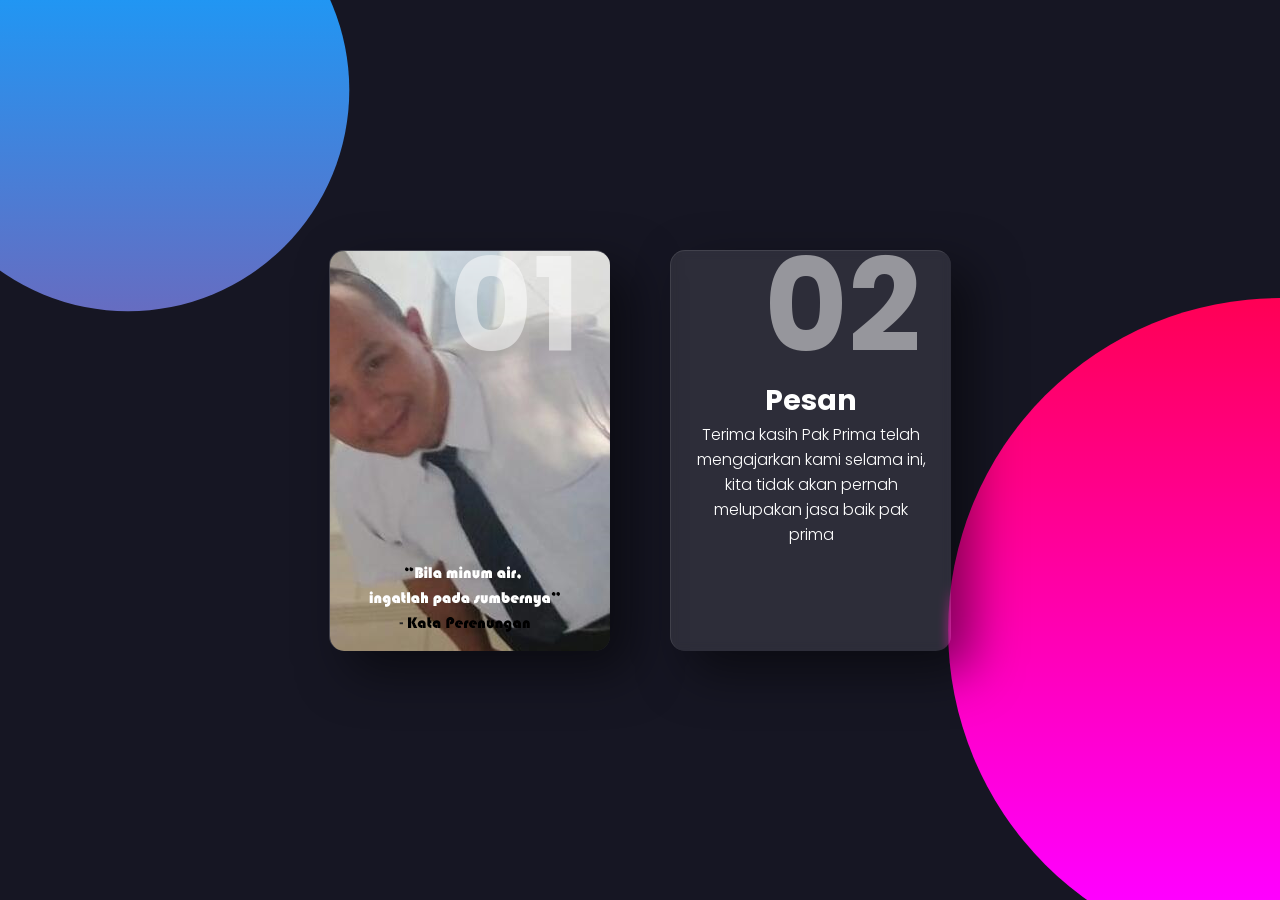
==== index.html @ b09e5462 "Tugas Ivan Sukhito" ====
<html lang="en">
<head>
    <meta charset="UTF-8">
    <meta http-equiv="X-UA-Compatible" content="IE=edge">
    <meta name="viewport" content="width=device-width, initial-scale=1.0">
    <title>Document</title>
    <link rel="stylesheet" href="asset/style.css">
    <link
    href="https://fonts.googleapis.com/css2?family=Poppins:wght@400;700&display=swap"
    rel="stylesheet"
  />
  <link rel="preconnect" href="https://fonts.gstatic.com" />
</head>
<body>
    <div class="container">
        <div class="card">
            <div class="content">
                <h2>01</h2>
                
               <img src="asset/2.png">
               <h3>Kata Perenungan</h3>
               <p>Bila meminum air, ingat lah pada sumbernya
               
            </div>
           
        </div>
       
     
        <div class="card">
            <div class="content">
                <h2>02</h2>
                <br>
               
                <h3>Pesan</h3>
                <p>Terima kasih Pak Prima telah mengajarkan kami selama ini, kita tidak akan pernah melupakan jasa baik pak prima</p>
            </div>
        </div>
    </div>
</body>
</html>

<script
type="text/javascript"
src="asset/script/vanilla-tilt.js"
></script>
<script>
VanillaTilt.init(document.querySelectorAll(".card"), {
  max: 25,
  speed: 400,
  glare: true,
  "max-glare": 1,
});
</script>
---- asset/style.css ----
* {
    margin: 0;
    padding: 0;
    color: #fff;
    font-family: "Poppins", sans-serif;
  }
  
  body{
      display: flex;
      justify-content: center;
      align-items: center;
      min-height: 100vh;
      background: #161623;
  
  }
  body::before{
      content: '';
      position: absolute;
      top: 0;
      left: 0;
      width: 100%;
      height: 100%;
      background: linear-gradient(#f00,#f0f);
      clip-path: circle(30% at right 70%);
  }
  body::after{
      content: '';
      position: absolute;
      top: 0;
      left: 0;
      width: 100%;
      height: 100%;
      background: linear-gradient(#2196f3,#e91e63);
      clip-path: circle(20% at 10% 10%);
  }
  .container{
      position: relative;
      display: flex;
      justify-content: center;
      align-items: center;
      max-width: 1200px;
      flex-wrap: wrap;
      z-index: 1;
  }
  .container .card{
      position: relative;
      width: 280px;
      height: 400px;
      margin: 30px;
      box-shadow: 20px 20px 50px rgba(0, 0, 0, 0.5);
      border-radius: 15px;
      background: rgba(255, 255, 255, 0.1);
      overflow: hidden;
      display: flex;
      justify-content: center;
      align-items: center;
      border-top: 1px solid rgba(255, 255, 255, 0.1);    
      border-left: 1px solid rgba(255, 255, 255, 0.1);  
      backdrop-filter: blur(5px);
  }
  .container .card .content{
      padding: 20px;
      text-align: center;
      transition: 0.5s;
  }
  .container .card .content h2{
      position: absolute;
      top: -40px;
      right: 30px;
      font-size: 8em;
      color: rgba(255, 255, 255, 0.5);
      pointer-events: none;
  }
  .container .card .content h3{
      font-size: 1.8em;
      color: #fff;
      z-index: 1;
  }
  .container .card .content p{
      font-size: 1em;
      color : #fff;
      font-weight: 300;
  }
  .container .card .content a{
      position: relative;
      display: inline-block;
      padding: 8px 20px;
      margin-top: 15px;
      background: #fff;
      color: #000;
      border-radius: 20px;
      text-decoration: none;
      font-weight: 500;
  }
  
  
  section {
    position: relative;
    display: flex;
    justify-content: center;
    align-items: center;
    max-width: 1200px;
    flex-wrap: wrap;
    z-index: 1;
  }
  
  section .card {
    position: relative;
    width: 280px;
    height: 400px;
    margin: 30px;
    box-shadow: 20px 20px 50px #12121280;
    border-radius: 15px;
    background: #ffffff1b;
    overflow: hidden;
    display: flex;
    justify-content: center;
    align-items: center;
    border-top: 1px solid #ffffff80;
    border-left: 1px solid #ffffff80;
    backdrop-filter: blur(5px);
  }
  
  section .card .item {
    padding: 20px;
    text-align: center;
    transform: translateY(100px);
    opacity: 0;
    transition: 0.5s;
  }
  
  section .card:hover .item {
    transform: translateY(0px);
    opacity: 1;
  }
  
  section .card .item h1 {
    position: absolute;
    top: -80px;
    right: 20px;
    font-size: 8em;
    pointer-events: none;
    color: #ffffff0d;
  }
  
  section .card .item h2 {
    font-size: 1.8em;
    color: #fff;
    z-index: 1;
  }
  
  section .card .item p {
    font-size: 1em;
    color: #fff;
    font-weight: 300;
  }
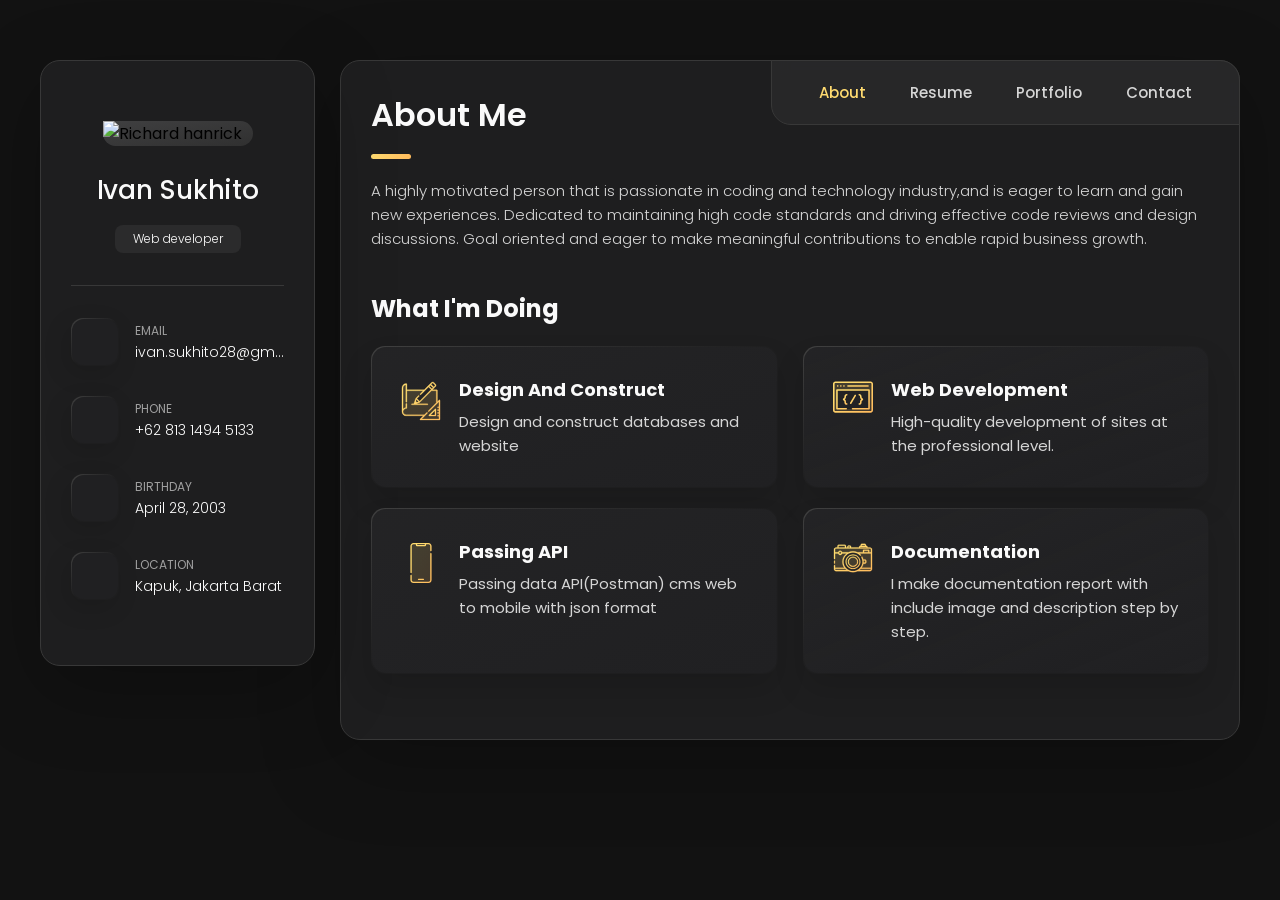
==== commit 794ceaac: "Upload 1" ====
--- a/index.html
+++ b/index.html
@@ -1,53 +1,718 @@
+<!DOCTYPE html>
 <html lang="en">
+
 <head>
-    <meta charset="UTF-8">
-    <meta http-equiv="X-UA-Compatible" content="IE=edge">
-    <meta name="viewport" content="width=device-width, initial-scale=1.0">
-    <title>Document</title>
-    <link rel="stylesheet" href="asset/style.css">
-    <link
-    href="https://fonts.googleapis.com/css2?family=Poppins:wght@400;700&display=swap"
-    rel="stylesheet"
-  />
-  <link rel="preconnect" href="https://fonts.gstatic.com" />
+  <meta charset="UTF-8">
+  <meta http-equiv="X-UA-Compatible" content="IE=edge">
+  <meta name="viewport" content="width=device-width, initial-scale=1.0">
+  <title>vCard - Personal Portfolio</title>
+
+  <!--
+    - favicon
+  -->
+  <link rel="shortcut icon" href="./assets/images/logo.ico" type="image/x-icon">
+
+  <!--
+    - custom css link
+  -->
+  <link rel="stylesheet" href="./assets/css/style.css">
+
+  <!--
+    - google font link
+  -->
+  <link rel="preconnect" href="https://fonts.googleapis.com">
+  <link rel="preconnect" href="https://fonts.gstatic.com" crossorigin>
+  <link href="https://fonts.googleapis.com/css2?family=Poppins:wght@300;400;500;600&display=swap" rel="stylesheet">
 </head>
+
 <body>
-    <div class="container">
-        <div class="card">
-            <div class="content">
-                <h2>01</h2>
+
+  <!--
+    - #MAIN
+  -->
+
+  <main>
+
+    <!--
+      - #SIDEBAR
+    -->
+
+    <aside class="sidebar" data-sidebar>
+
+      <div class="sidebar-info">
+
+        <figure class="avatar-box">
+          <img src="https://media.licdn.com/dms/image/D5635AQG6NlnjQUhOIQ/profile-framedphoto-shrink_200_200/0/1702479130943?e=1707134400&v=beta&t=F_CHiuT7dO4XQceNJhXD7pF0OeQkSlJ889tGY1WMlEY" alt="Richard hanrick" width="80">
+        </figure>
+
+        <div class="info-content">
+          <h1 class="name" title="Richard hanrick">Ivan Sukhito</h1>
+
+          <p class="title">Web developer</p>
+        </div>
+
+        <button class="info_more-btn" data-sidebar-btn>
+          <span>Show Contacts</span>
+
+          <ion-icon name="chevron-down"></ion-icon>
+        </button>
+
+      </div>
+
+      <div class="sidebar-info_more">
+
+        <div class="separator"></div>
+
+        <ul class="contacts-list">
+
+          <li class="contact-item">
+
+            <div class="icon-box">
+              <ion-icon name="mail-outline"></ion-icon>
+            </div>
+
+            <div class="contact-info">
+              <p class="contact-title">Email</p>
+
+              <a href="ivan.sukhito28@gmail.com" class="contact-link">ivan.sukhito28@gmail.com</a>
+            </div>
+
+          </li>
+
+          <li class="contact-item">
+
+            <div class="icon-box">
+              <ion-icon name="phone-portrait-outline"></ion-icon>
+            </div>
+
+            <div class="contact-info">
+              <p class="contact-title">Phone</p>
+
+              <a href="tel:+12133522795" class="contact-link">+62 813 1494 5133</a>
+            </div>
+
+          </li>
+
+          <li class="contact-item">
+
+            <div class="icon-box">
+              <ion-icon name="calendar-outline"></ion-icon>
+            </div>
+
+            <div class="contact-info">
+              <p class="contact-title">Birthday</p>
+
+              <time datetime="1982-06-23">April 28, 2003</time>
+            </div>
+
+          </li>
+
+          <li class="contact-item">
+
+            <div class="icon-box">
+              <ion-icon name="location-outline"></ion-icon>
+            </div>
+
+            <div class="contact-info">
+              <p class="contact-title">Location</p>
+
+              <address>Kapuk, Jakarta Barat</address>
+            </div>
+
+          </li>
+
+        </ul>
+
+        <div class="separator"></div>
+
+        <ul class="social-list">
+
+          <li class="social-item">
+            <a href="#" class="social-link">
+              <ion-icon name="logo-facebook"></ion-icon>
+            </a>
+          </li>
+
+          <li class="social-item">
+            <a href="#" class="social-link">
+              <ion-icon name="logo-twitter"></ion-icon>
+            </a>
+          </li>
+
+          <li class="social-item">
+            <a href="#" class="social-link">
+              <ion-icon name="logo-instagram"></ion-icon>
+            </a>
+          </li>
+
+        </ul>
+
+      </div>
+
+    </aside>
+
+
+
+
+
+    <!--
+      - #main-content
+    -->
+
+    <div class="main-content">
+
+      <!--
+        - #NAVBAR
+      -->
+
+      <nav class="navbar">
+
+        <ul class="navbar-list">
+
+          <li class="navbar-item">
+            <button class="navbar-link  active" data-nav-link>About</button>
+          </li>
+
+          <li class="navbar-item">
+            <button class="navbar-link" data-nav-link>Resume</button>
+          </li>
+
+          <li class="navbar-item">
+            <button class="navbar-link" data-nav-link>Portfolio</button>
+          </li>
+
+          <li class="navbar-item">
+            <button class="navbar-link" data-nav-link>Contact</button>
+          </li>
+
+        </ul>
+
+      </nav>
+
+
+
+
+
+      <!--
+        - #ABOUT
+      -->
+
+      <article class="about  active" data-page="about">
+
+        <header>
+          <h2 class="h2 article-title">About me</h2>
+        </header>
+
+        <section class="about-text">
+          <p>
+            A highly motivated person that is passionate in coding and technology industry,and is eager to learn and gain new experiences. Dedicated to maintaining high code standards and driving effective code reviews and design discussions. Goal oriented and eager to make meaningful contributions to enable rapid business growth.
+          </p>
+        </section>
+
+
+        <!--
+          - service
+        -->
+
+        <section class="service">
+
+          <h3 class="h3 service-title">What i'm doing</h3>
+
+          <ul class="service-list">
+
+            <li class="service-item">
+
+              <div class="service-icon-box">
+                <img src="./assets/images/icon-design.svg
+                " alt="design icon" width="40">
+              </div>
+
+              <div class="service-content-box">
+                <h4 class="h4 service-item-title">Design and construct</h4>
+
+                <p class="service-item-text">
+                  Design and construct databases and website
+                </p>
+              </div>
+
+            </li>
+
+            <li class="service-item">
+
+              <div class="service-icon-box">
+                <img src="./assets/images/icon-dev.svg" alt="Web development icon" width="40">
+              </div>
+
+              <div class="service-content-box">
+                <h4 class="h4 service-item-title">Web development</h4>
+
+                <p class="service-item-text">
+                  High-quality development of sites at the professional level.
+                </p>
+              </div>
+
+            </li>
+
+            <li class="service-item">
+
+              <div class="service-icon-box">
+                <img src="./assets/images/icon-app.svg" alt="mobile app icon" width="40">
+              </div>
+
+              <div class="service-content-box">
+                <h4 class="h4 service-item-title">Passing API</h4>
+
+                <p class="service-item-text">
+                  Passing data API(Postman) cms web to mobile with json format
+                </p>
+              </div>
+
+            </li>
+
+            <li class="service-item">
+
+              <div class="service-icon-box">
+                <img src="./assets/images/icon-photo.svg" alt="camera icon" width="40">
+              </div>
+
+              <div class="service-content-box">
+                <h4 class="h4 service-item-title">Documentation</h4>
+
+                <p class="service-item-text">
+                  I make documentation report with include image and description step by step.
+                </p>
+              </div>
+
+            </li>
+
+          </ul>
+
+        </section>
+
+
+        <div class="modal-container" data-modal-container>
+
+          <div class="overlay" data-overlay></div>
+
+          <section class="testimonials-modal">
+
+            <button class="modal-close-btn" data-modal-close-btn>
+              <ion-icon name="close-outline"></ion-icon>
+            </button>
+
+            <div class="modal-img-wrapper">
+              <figure class="modal-avatar-box">
+                <img src="./assets/images/avatar-1.png" alt="Daniel lewis" width="80" data-modal-img>
+              </figure>
+
+              <img src="./assets/images/icon-quote.svg" alt="quote icon">
+            </div>
+
+            <div class="modal-content">
+
+              <h4 class="h3 modal-title" data-modal-title>Daniel lewis</h4>
+
+              <time datetime="2021-06-14">14 June, 2021</time>
+
+              <div data-modal-text>
+                <p>
+                  Richard was hired to create a corporate identity. We were very pleased with the work done. She has a
+                  lot of experience
+                  and is very concerned about the needs of client. Lorem ipsum dolor sit amet, ullamcous cididt
+                  consectetur adipiscing
+                  elit, seds do et eiusmod tempor incididunt ut laborels dolore magnarels alia.
+                </p>
+              </div>
+
+            </div>
+
+          </section>
+
+        </div>
+
+
+  
+
+   
+
+      </article>
+
+
+
+
+
+      <!--
+        - #RESUME
+      -->
+
+      <article class="resume" data-page="resume">
+
+        <header>
+          <h2 class="h2 article-title">Resume</h2>
+        </header>
+
+        <section class="timeline">
+
+          <div class="title-wrapper">
+            <div class="icon-box">
+              <ion-icon name="book-outline"></ion-icon>
+            </div>
+
+            <h3 class="h3">Education</h3>
+          </div>
+
+          <ol class="timeline-list">
+
+            <li class="timeline-item">
+
+              <h4 class="h4 timeline-item-title">Bunda Mulia University</h4>
+
+              <span>2021 — Present</span>
+
+              <p class="timeline-text">
+              Current GPA : 3.84/4.00
+              </p>
+
+            </li>
+
+            <li class="timeline-item">
+
+              <h4 class="h4 timeline-item-title">Software Engineering(RPL) - SMK Cinta Kasih Tzu Chi</h4>
+
+              <span>2006 — 2007</span>
+
+              <p class="timeline-text">
+                Grade : 85/100
+              </p>
+
+            </li>
+          </ol>
+
+        </section>
+
+        <section class="timeline">
+
+          <div class="title-wrapper">
+            <div class="icon-box">
+              <ion-icon name="book-outline"></ion-icon>
+            </div>
+
+            <h3 class="h3">Experience</h3>
+          </div>
+
+          <ol class="timeline-list">
+
+            <li class="timeline-item">
+
+              <h4 class="h4 timeline-item-title">Part Time - Back End Engineer</h4>
+
+              <span>Sept 2021 -  Dec 2021</span>
+
+              <p class="timeline-text">
+                <span style="color:white;">Developing cms synapsa medkit web</span>
+                <span style="color:white;">Designing and construct database</span>
+                <span style="color:white;">Do a basic crud feature and advanced feature</span>                
+                <span style="color:white;">Passing data API(Postman) cms web to mobile with json format</span>
+                <span style="color:white;">Debug, test, and solved</span>
+              </p>
+
+            </li>
+
+            <li class="timeline-item">
+
+              <h4 class="h4 timeline-item-title">Full Time - Back End Engineer</h4>
+
+              <span>July 2021 — Sept 2021</span>
+
+              <p class="timeline-text">
+                <span style="color:white">Develop system government PAK V3 e-perancang.peraturan.go.id</span>
+                <span style="color:white">Discuss with Team and Client</span>
+                <span style="color:white">Design and construct database</span>
+                <span style="color:white">Develop basic crud</span>
+                <span style="color:white">Develop multi feature according to client’s request and developed main core program</span>
+                <span style="color:white">Debug, test, and solved</span>
+              </p>
+
+            </li>
+
+            <li class="timeline-item">
+
+              <h4 class="h4 timeline-item-title">Intern Wordpress Developer</h4>
+
+              <span>Jan 2020 - Feb 2020</span>
+
+              <p class="timeline-text">
+                <span style="color:white">Developing website bikenbike.co.id</span>
+                <span style="color:white">Build woocommerce for selling client’s product</span>
+                <span style="color:white">Integration midtrans(payment gateway) to website</span>
+                <span style="color:white">Integration epeken(local shipping) to website</span>
                 
-               <img src="asset/2.png">
-               <h3>Kata Perenungan</h3>
-               <p>Bila meminum air, ingat lah pada sumbernya
-               
-            </div>
+              </p>
+
+            </li>
+
+          </ol>
+
+        </section>
+
+        <section class="skill">
+
+          <h3 class="h3 skills-title">My skills</h3>
+
+          <ul class="skills-list content-card">
+
+            <li class="skills-item">
+
+              <div class="title-wrapper">
+                <h5 class="h5">Laravel</h5>
+                <data value="80">80%</data>
+              </div>
+
+              <div class="skill-progress-bg">
+                <div class="skill-progress-fill" style="width: 80%;"></div>
+              </div>
+
+            </li>
+
+            <li class="skills-item">
+
+              <div class="title-wrapper">
+                <h5 class="h5">PHP Native</h5>
+                <data value="70">70%</data>
+              </div>
+
+              <div class="skill-progress-bg">
+                <div class="skill-progress-fill" style="width: 70%;"></div>
+              </div>
+
+            </li>
+
+            <li class="skills-item">
+
+              <div class="title-wrapper">
+                <h5 class="h5">MySQL</h5>
+                <data value="90">90%</data>
+              </div>
+
+              <div class="skill-progress-bg">
+                <div class="skill-progress-fill" style="width: 90%;"></div>
+              </div>
+
+            </li>
+
+            <li class="skills-item">
+
+              <div class="title-wrapper">
+                <h5 class="h5">JQuery</h5>
+                <data value="50">50%</data>
+              </div>
+
+              <div class="skill-progress-bg">
+                <div class="skill-progress-fill" style="width: 50%;"></div>
+              </div>
+
+            </li>
+
+          </ul>
+
+        </section>
+
+      </article>
+
+
+
+
+
+      <!--
+        - #PORTFOLIO
+      -->
+
+      <article class="portfolio" data-page="portfolio">
+
+        <header>
+          <h2 class="h2 article-title">Portfolio</h2>
+        </header>
+
+        <section class="projects">
+
+          <ul class="filter-list">
+
+            <li class="filter-item">
+              <button class="active" data-filter-btn>All</button>
+            </li>
+
+            <li class="filter-item">
+              <button data-filter-btn>Web design</button>
+            </li>
+
+            <li class="filter-item">
+              <button data-filter-btn>Applications</button>
+            </li>
+
+            <li class="filter-item">
+              <button data-filter-btn>Web development</button>
+            </li>
+
+          </ul>
+
+          <div class="filter-select-box">
+
+            <button class="filter-select" data-select>
+
+              <div class="select-value" data-selecct-value>Select category</div>
+
+              <div class="select-icon">
+                <ion-icon name="chevron-down"></ion-icon>
+              </div>
+
+            </button>
+
+            <ul class="select-list">
+
+              <li class="select-item">
+                <button data-select-item>All</button>
+              </li>
+
+              <li class="select-item">
+                <button data-select-item>Web design</button>
+              </li>
+
+              <li class="select-item">
+                <button data-select-item>Applications</button>
+              </li>
+
+              <li class="select-item">
+                <button data-select-item>Web development</button>
+              </li>
+
+            </ul>
+
+          </div>
+
+          <ul class="project-list">
+
+            <li class="project-item  active" data-filter-item data-category="web development">
+              <a href="#">
+
+                <figure class="project-img">
+                  <div class="project-item-icon-box">
+                    <ion-icon name="eye-outline"></ion-icon>
+                  </div>
+
+                  <img src="https://media.licdn.com/dms/image/D562DAQEdCmZ5iQq2Pg/profile-treasury-image-shrink_800_800/0/1706546376413?e=1707152400&v=beta&t=0LhyIdXKJjIKDKS7nzg626C9APsNdFMUKZ6Uwe3cjyE" alt="finance" loading="lazy">
+                </figure>
+
+                <h3 class="project-title">CMS Web development</h3>
+
+                <p class="project-category">e-perancang.peraturan.go.id</p>
+
+              </a>
+            </li>
+
+            <li class="project-item  active" data-filter-item data-category="web development">
+              <a href="#">
+
+                <figure class="project-img">
+                  <div class="project-item-icon-box">
+                    <ion-icon name="eye-outline"></ion-icon>
+                  </div>
+
+                  <img src="https://media.licdn.com/dms/image/D562DAQFiUmH1EfHong/profile-treasury-image-shrink_800_800/0/1706548604327?e=1707156000&v=beta&t=Hz-LF-KrNd3Zc-PKV4lbyBFNJN4ETrqKpKzQpEMUFbw " alt="orizon" loading="lazy">
+                </figure>
+
+                <h3 class="project-title">Laravel CMS Web</h3>
+
+                <p class="project-category">Synapsa Group</p>
+
+              </a>
+            </li>
+
+            <li class="project-item  active" data-filter-item data-category="web design">
+              <a href="#">
+
+                <figure class="project-img">
+                  <div class="project-item-icon-box">
+                    <ion-icon name="eye-outline"></ion-icon>
+                  </div>
+
+                  <img src="https://media.licdn.com/dms/image/D562DAQG9tMA-aMmYwA/profile-treasury-image-shrink_800_800/0/1706547241603?e=1707152400&v=beta&t=jdK-DMm5pY7GpUHsqsNbrAb-ZSZjnQIkT6xAFPLDqf8" alt="fundo" loading="lazy">
+                </figure>
+
+                <h3 class="project-title">Wordpress</h3>
+
+                <p class="project-category">bikenbike.co.id</p>
+
+              </a>
+            </li>
+
+          </ul>
+
+        </section>
+
+      </article>
+
+
+    
+
+
+
+
+
+      <!--
+        - #CONTACT
+      -->
+
+      <article class="contact" data-page="contact">
+
+        <header>
+          <h2 class="h2 article-title">Contact</h2>
+        </header>
+
+        <section class="mapbox" data-mapbox>
+          <figure>
+            <iframe src="https://www.google.com/maps/embed?pb=!1m18!1m12!1m3!1d472.2954471422832!2d106.74332702576899!3d-6.134344687613965!2m3!1f0!2f0!3f0!3m2!1i1024!2i768!4f13.1!3m3!1m2!1s0x2e6a1d5e8d30ff9b%3A0xf89974c5e8ed290c!2sGg.%20Kb.%20Jahe%20No.12%2018%2C%20RT.18%2FRW.3%2C%20Kapuk%2C%20Kecamatan%20Cengkareng%2C%20Kota%20Jakarta%20Barat%2C%20Daerah%20Khusus%20Ibukota%20Jakarta%2011720!5e0!3m2!1sid!2sid!4v1706522638791!5m2!1sid!2sid" width="600" height="450" style="border:0;" allowfullscreen="" loading="lazy" referrerpolicy="no-referrer-when-downgrade"></iframe>
+          </figure>
+        </section>
+
+        <section class="contact-form">
+
+          <h3 class="h3 form-title">Contact Form</h3>
+
+          <form action="#" class="form" data-form>
+
+            <div class="input-wrapper">
+              <input type="text" name="fullname" class="form-input" placeholder="ivan.sukhito28@gmail.com" readonly>
+
+              <input type="text" name="email" class="form-input" placeholder="081314945133" readonly>
+            </div>
+
            
-        </div>
-       
-     
-        <div class="card">
-            <div class="content">
-                <h2>02</h2>
-                <br>
-               
-                <h3>Pesan</h3>
-                <p>Terima kasih Pak Prima telah mengajarkan kami selama ini, kita tidak akan pernah melupakan jasa baik pak prima</p>
-            </div>
-        </div>
+          </form>
+
+        </section>
+
+      </article>
+
     </div>
+
+  </main>
+
+
+
+
+
+
+  <!--
+    - custom js link
+  -->
+  <script src="./assets/js/script.js"></script>
+
+  <!--
+    - ionicon link
+  -->
+  <script type="module" src="https://unpkg.com/ionicons@5.5.2/dist/ionicons/ionicons.esm.js"></script>
+  <script nomodule src="https://unpkg.com/ionicons@5.5.2/dist/ionicons/ionicons.js"></script>
+
 </body>
-</html>
-
-<script
-type="text/javascript"
-src="asset/script/vanilla-tilt.js"
-></script>
-<script>
-VanillaTilt.init(document.querySelectorAll(".card"), {
-  max: 25,
-  speed: 400,
-  glare: true,
-  "max-glare": 1,
-});
-</script>+
+</html>
--- a/assets/css/style.css
+++ b/assets/css/style.css
@@ -0,0 +1,1882 @@
+/*-----------------------------------*\
+  #style.css
+\*-----------------------------------*/
+
+
+/**
+ * copyright 2022 @codewithsadee
+ */
+
+
+
+
+
+/*-----------------------------------*\
+  #CUSTOM PROPERTY
+\*-----------------------------------*/
+
+:root {
+
+  /**
+   * colors
+   */
+
+  /* gradient */
+
+  --bg-gradient-onyx: linear-gradient(
+    to bottom right, 
+    hsl(240, 1%, 25%) 3%, 
+    hsl(0, 0%, 19%) 97%
+  );
+  --bg-gradient-jet: linear-gradient(
+    to bottom right, 
+    hsla(240, 1%, 18%, 0.251) 0%, 
+    hsla(240, 2%, 11%, 0) 100%
+  ), hsl(240, 2%, 13%);
+  --bg-gradient-yellow-1: linear-gradient(
+    to bottom right, 
+    hsl(45, 100%, 71%) 0%, 
+    hsla(36, 100%, 69%, 0) 50%
+  );
+  --bg-gradient-yellow-2: linear-gradient(
+    135deg, 
+    hsla(45, 100%, 71%, 0.251) 0%, 
+    hsla(35, 100%, 68%, 0) 59.86%
+  ), hsl(240, 2%, 13%);
+  --border-gradient-onyx: linear-gradient(
+    to bottom right, 
+    hsl(0, 0%, 25%) 0%, 
+    hsla(0, 0%, 25%, 0) 50%
+  );
+  --text-gradient-yellow: linear-gradient(
+    to right, 
+    hsl(45, 100%, 72%), 
+    hsl(35, 100%, 68%)
+  );
+
+  /* solid */
+
+  --jet: hsl(0, 0%, 22%);
+  --onyx: hsl(240, 1%, 17%);
+  --eerie-black-1: hsl(240, 2%, 13%);
+  --eerie-black-2: hsl(240, 2%, 12%);
+  --smoky-black: hsl(0, 0%, 7%);
+  --white-1: hsl(0, 0%, 100%);
+  --white-2: hsl(0, 0%, 98%);
+  --orange-yellow-crayola: hsl(45, 100%, 72%);
+  --vegas-gold: hsl(45, 54%, 58%);
+  --light-gray: hsl(0, 0%, 84%);
+  --light-gray-70: hsla(0, 0%, 84%, 0.7);
+  --bittersweet-shimmer: hsl(0, 43%, 51%);
+
+  /**
+   * typography
+   */
+
+  /* font-family */
+  --ff-poppins: 'Poppins', sans-serif;
+
+  /* font-size */
+  --fs-1: 24px;
+  --fs-2: 18px;
+  --fs-3: 17px;
+  --fs-4: 16px;
+  --fs-5: 15px;
+  --fs-6: 14px;
+  --fs-7: 13px;
+  --fs-8: 11px;
+
+  /* font-weight */
+  --fw-300: 300;
+  --fw-400: 400;
+  --fw-500: 500;
+  --fw-600: 600;
+
+  /**
+   * shadow
+   */
+  
+  --shadow-1: -4px 8px 24px hsla(0, 0%, 0%, 0.25);
+  --shadow-2: 0 16px 30px hsla(0, 0%, 0%, 0.25);
+  --shadow-3: 0 16px 40px hsla(0, 0%, 0%, 0.25);
+  --shadow-4: 0 25px 50px hsla(0, 0%, 0%, 0.15);
+  --shadow-5: 0 24px 80px hsla(0, 0%, 0%, 0.25);
+
+  /**
+   * transition
+   */
+
+  --transition-1: 0.25s ease;
+  --transition-2: 0.5s ease-in-out;
+
+}
+
+
+
+
+
+/*-----------------------------------*\
+  #RESET
+\*-----------------------------------*/
+
+*, *::before, *::after {
+  margin: 0;
+  padding: 0;
+  box-sizing: border-box;
+}
+
+a { text-decoration: none; }
+
+li { list-style: none; }
+
+img, ion-icon, a, button, time, span { display: block; }
+
+button {
+  font: inherit;
+  background: none;
+  border: none;
+  text-align: left;
+  cursor: pointer;
+}
+
+input, textarea {
+  display: block;
+  width: 100%;
+  background: none;
+  font: inherit;
+}
+
+::selection {
+  background: var(--orange-yellow-crayola);
+  color: var(--smoky-black);
+}
+
+:focus { outline-color: var(--orange-yellow-crayola); }
+
+html { font-family: var(--ff-poppins); }
+
+body { background: var(--smoky-black); }
+
+
+
+
+
+/*-----------------------------------*\
+  #REUSED STYLE
+\*-----------------------------------*/
+
+.sidebar,
+article {
+  background: var(--eerie-black-2);
+  border: 1px solid var(--jet);
+  border-radius: 20px;
+  padding: 15px;
+  box-shadow: var(--shadow-1);
+  z-index: 1;
+}
+
+.separator {
+  width: 100%;
+  height: 1px;
+  background: var(--jet);
+  margin: 16px 0;
+}
+
+.icon-box {
+  position: relative;
+  background: var(--border-gradient-onyx);
+  width: 30px;
+  height: 30px;
+  border-radius: 8px;
+  display: flex;
+  justify-content: center;
+  align-items: center;
+  font-size: 16px;
+  color: var(--orange-yellow-crayola);
+  box-shadow: var(--shadow-1);
+  z-index: 1;
+}
+
+.icon-box::before {
+  content: "";
+  position: absolute;
+  inset: 1px;
+  background: var(--eerie-black-1);
+  border-radius: inherit;
+  z-index: -1;
+}
+
+.icon-box ion-icon { --ionicon-stroke-width: 35px; }
+
+article { display: none; }
+
+article.active {
+  display: block;
+  animation: fade 0.5s ease backwards;
+}
+
+@keyframes fade {
+  0% { opacity: 0; }
+  100% { opacity: 1; }
+}
+
+.h2,
+.h3,
+.h4,
+.h5 {
+  color: var(--white-2);
+  text-transform: capitalize;
+}
+
+.h2 { font-size: var(--fs-1); }
+
+.h3 { font-size: var(--fs-2); }
+
+.h4 { font-size: var(--fs-4); }
+
+.h5 {
+  font-size: var(--fs-7);
+  font-weight: var(--fw-500);
+}
+
+.article-title {
+  position: relative;
+  padding-bottom: 7px;
+}
+
+.article-title::after {
+  content: "";
+  position: absolute;
+  bottom: 0;
+  left: 0;
+  width: 30px;
+  height: 3px;
+  background: var(--text-gradient-yellow);
+  border-radius: 3px;
+}
+
+.has-scrollbar::-webkit-scrollbar {
+  width: 5px; /* for vertical scrollbar */
+  height: 5px; /* for horizontal scrollbar */
+}
+
+.has-scrollbar::-webkit-scrollbar-track {
+  background: var(--onyx);
+  border-radius: 5px;
+}
+
+.has-scrollbar::-webkit-scrollbar-thumb {
+  background: var(--orange-yellow-crayola);
+  border-radius: 5px;
+}
+
+.has-scrollbar::-webkit-scrollbar-button { width: 20px; }
+
+.content-card {
+  position: relative;
+  background: var(--border-gradient-onyx);
+  padding: 15px;
+  padding-top: 45px;
+  border-radius: 14px;
+  box-shadow: var(--shadow-2);
+  cursor: pointer;
+  z-index: 1;
+}
+
+.content-card::before {
+  content: "";
+  position: absolute;
+  inset: 1px;
+  background: var(--bg-gradient-jet);
+  border-radius: inherit;
+  z-index: -1;
+}
+
+
+
+
+
+/*-----------------------------------*\
+  #MAIN
+\*-----------------------------------*/
+
+main {
+  margin: 15px 12px;
+  margin-bottom: 75px;
+  min-width: 259px;
+}
+
+
+
+
+
+/*-----------------------------------*\
+  #SIDEBAR
+\*-----------------------------------*/
+
+.sidebar {
+  margin-bottom: 15px;
+  max-height: 112px;
+  overflow: hidden;
+  transition: var(--transition-2);
+}
+
+.sidebar.active { max-height: 405px; }
+
+.sidebar-info {
+  position: relative;
+  display: flex;
+  justify-content: flex-start;
+  align-items: center;
+  gap: 15px;
+}
+
+.avatar-box {
+  background: var(--bg-gradient-onyx);
+  border-radius: 20px;
+}
+
+.info-content .name {
+  color: var(--white-2);
+  font-size: var(--fs-3);
+  font-weight: var(--fw-500);
+  letter-spacing: -0.25px;
+  margin-bottom: 10px;
+}
+
+.info-content .title {
+  color: var(--white-1);
+  background: var(--onyx);
+  font-size: var(--fs-8);
+  font-weight: var(--fw-300);
+  width: max-content;
+  padding: 3px 12px;
+  border-radius: 8px;
+}
+
+.info_more-btn {
+  position: absolute;
+  top: -15px;
+  right: -15px;
+  border-radius: 0 15px;
+  font-size: 13px;
+  color: var(--orange-yellow-crayola);
+  background: var(--border-gradient-onyx);
+  padding: 10px;
+  box-shadow: var(--shadow-2);
+  transition: var(--transition-1);
+  z-index: 1;
+}
+
+.info_more-btn::before {
+  content: "";
+  position: absolute;
+  inset: 1px;
+  border-radius: inherit;
+  background: var(--bg-gradient-jet);
+  transition: var(--transition-1);
+  z-index: -1;
+}
+
+.info_more-btn:hover,
+.info_more-btn:focus { background: var(--bg-gradient-yellow-1); }
+
+.info_more-btn:hover::before,
+.info_more-btn:focus::before { background: var(--bg-gradient-yellow-2); }
+
+.info_more-btn span { display: none; }
+
+.sidebar-info_more {
+  opacity: 0;
+  visibility: hidden;
+  transition: var(--transition-2);
+}
+
+.sidebar.active .sidebar-info_more {
+  opacity: 1;
+  visibility: visible;
+}
+
+.contacts-list {
+  display: grid;
+  grid-template-columns: 1fr;
+  gap: 16px;
+}
+
+.contact-item {
+  min-width: 100%;
+  display: flex;
+  align-items: center;
+  gap: 16px;
+}
+
+.contact-info {
+  max-width: calc(100% - 46px);
+  width: calc(100% - 46px);
+}
+
+.contact-title {
+  color: var(--light-gray-70);
+  font-size: var(--fs-8);
+  text-transform: uppercase;
+  margin-bottom: 2px;
+}
+
+.contact-info :is(.contact-link, time, address) {
+  color: var(--white-2);
+  font-size: var(--fs-7);
+}
+
+.contact-info address { font-style: normal; }
+
+.social-list {
+  display: flex;
+  justify-content: flex-start;
+  align-items: center;
+  gap: 15px;
+  padding-bottom: 4px;
+  padding-left: 7px;
+}
+
+.social-item .social-link {
+  color: var(--light-gray-70);
+  font-size: 18px;
+}
+
+
+.social-item .social-link:hover { color: var(--light-gray); }
+
+
+
+
+
+/*-----------------------------------*\
+  #NAVBAR
+\*-----------------------------------*/
+
+.navbar {
+  position: fixed;
+  bottom: 0;
+  left: 0;
+  width: 100%;
+  background: hsla(240, 1%, 17%, 0.75);
+  backdrop-filter: blur(10px);
+  border: 1px solid var(--jet);
+  border-radius: 12px 12px 0 0;
+  box-shadow: var(--shadow-2);
+  z-index: 5;
+}
+
+.navbar-list {
+  display: flex;
+  flex-wrap: wrap;
+  justify-content: center;
+  align-items: center;
+  padding: 0 10px;
+}
+
+.navbar-link {
+  color: var(--light-gray);
+  font-size: var(--fs-8);
+  padding: 20px 7px;
+  transition: color var(--transition-1);
+}
+
+.navbar-link:hover,
+.navbar-link:focus { color: var(--light-gray-70); }
+
+.navbar-link.active { color: var(--orange-yellow-crayola); }
+
+
+
+
+
+/*-----------------------------------*\
+  #ABOUT
+\*-----------------------------------*/
+
+.about .article-title { margin-bottom: 15px; }
+
+.about-text {
+  color: var(--light-gray);
+  font-size: var(--fs-6);
+  font-weight: var(--fw-300);
+  line-height: 1.6;
+}
+
+.about-text p { margin-bottom: 15px; }
+
+
+
+/**
+ * #service 
+ */
+
+.service { margin-bottom: 35px; }
+
+.service-title { margin-bottom: 20px; }
+
+.service-list {
+  display: grid;
+  grid-template-columns: 1fr;
+  gap: 20px;
+}
+
+.service-item {
+  position: relative;
+  background: var(--border-gradient-onyx);
+  padding: 20px;
+  border-radius: 14px;
+  box-shadow: var(--shadow-2);
+  z-index: 1;
+}
+
+.service-item::before {
+  content: "";
+  position: absolute;
+  inset: 1px;
+  background: var(--bg-gradient-jet);
+  border-radius: inherit;
+  z-index: -1;
+}
+
+.service-icon-box { margin-bottom: 10px; }
+
+.service-icon-box img { margin: auto; }
+
+.service-content-box { text-align: center; }
+
+.service-item-title { margin-bottom: 7px; }
+
+.service-item-text {
+  color: var(--light-gray);
+  font-size: var(--fs-6);
+  font-weight: var(--fw-3);
+  line-height: 1.6;
+}
+
+
+/**
+ * #testimonials 
+ */
+
+.testimonials { margin-bottom: 30px; }
+
+.testimonials-title { margin-bottom: 20px; }
+
+.testimonials-list {
+  display: flex;
+  justify-content: flex-start;
+  align-items: flex-start;
+  gap: 15px;
+  margin: 0 -15px;
+  padding: 25px 15px;
+  padding-bottom: 35px;
+  overflow-x: auto;
+  scroll-behavior: smooth;
+  overscroll-behavior-inline: contain;
+  scroll-snap-type: inline mandatory;
+}
+
+.testimonials-item {
+  min-width: 100%;
+  scroll-snap-align: center;
+}
+
+.testimonials-avatar-box {
+  position: absolute;
+  top: 0;
+  left: 0;
+  transform: translate(15px, -25px);
+  background: var(--bg-gradient-onyx);
+  border-radius: 14px;
+  box-shadow: var(--shadow-1);
+}
+
+.testimonials-item-title { margin-bottom: 7px; }
+
+.testimonials-text {
+  color: var(--light-gray);
+  font-size: var(--fs-6);
+  font-weight: var(--fw-300);
+  line-height: 1.6;
+  display: -webkit-box;
+  line-clamp: 4;
+  -webkit-line-clamp: 4;
+  -webkit-box-orient: vertical;
+  overflow: hidden;
+}
+
+
+/**
+ * #testimonials-modal
+ */
+
+.modal-container {
+  position: fixed;
+  top: 0;
+  left: 0;
+  width: 100%;
+  height: 100%;
+  display: flex;
+  justify-content: center;
+  align-items: center;
+  overflow-y: auto;
+  overscroll-behavior: contain;
+  z-index: 20;
+  pointer-events: none;
+  visibility: hidden;
+}
+
+.modal-container::-webkit-scrollbar { display: none; }
+
+.modal-container.active {
+  pointer-events: all;
+  visibility: visible;
+}
+
+.overlay {
+  position: fixed;
+  top: 0;
+  left: 0;
+  width: 100%;
+  height: 100vh;
+  background: hsl(0, 0%, 5%);
+  opacity: 0;
+  visibility: hidden;
+  pointer-events: none;
+  z-index: 1;
+  transition: var(--transition-1);
+}
+
+.overlay.active {
+  opacity: 0.8;
+  visibility: visible;
+  pointer-events: all;
+}
+
+.testimonials-modal {
+  background: var(--eerie-black-2);
+  position: relative;
+  padding: 15px;
+  margin: 15px 12px;
+  border: 1px solid var(--jet);
+  border-radius: 14px;
+  box-shadow: var(--shadow-5);
+  transform: scale(1.2);
+  opacity: 0;
+  transition: var(--transition-1);
+  z-index: 2;
+}
+
+.modal-container.active .testimonials-modal {
+  transform: scale(1);
+  opacity: 1;
+}
+
+.modal-close-btn {
+  position: absolute;
+  top: 15px;
+  right: 15px;
+  background: var(--onyx);
+  border-radius: 8px;
+  width: 32px;
+  height: 32px;
+  display: flex;
+  justify-content: center;
+  align-items: center;
+  color: var(--white-2);
+  font-size: 18px;
+  opacity: 0.7;
+}
+
+.modal-close-btn:hover,
+.modal-close-btn:focus { opacity: 1; }
+
+.modal-close-btn ion-icon { --ionicon-stroke-width: 50px; }
+
+.modal-avatar-box {
+  background: var(--bg-gradient-onyx);
+  width: max-content;
+  border-radius: 14px;
+  margin-bottom: 15px;
+  box-shadow: var(--shadow-2);
+}
+
+.modal-img-wrapper > img { display: none; }
+
+.modal-title { margin-bottom: 4px; }
+
+.modal-content time {
+  font-size: var(--fs-6);
+  color: var(--light-gray-70);
+  font-weight: var(--fw-300);
+  margin-bottom: 10px;
+}
+
+.modal-content p {
+  color: var(--light-gray);
+  font-size: var(--fs-6);
+  font-weight: var(--fw-300);
+  line-height: 1.6;
+}
+
+
+/**
+ * #clients 
+ */
+
+.clients { margin-bottom: 15px; }
+
+.clients-list {
+  display: flex;
+  justify-content: flex-start;
+  align-items: flex-start;
+  gap: 15px;
+  margin: 0 -15px;
+  padding: 25px;
+  padding-bottom: 25px;
+  overflow-x: auto;
+  scroll-behavior: smooth;
+  overscroll-behavior-inline: contain;
+  scroll-snap-type: inline mandatory;
+  scroll-padding-inline: 25px;
+}
+
+.clients-item {
+  min-width: 50%;
+  scroll-snap-align: start;
+}
+
+.clients-item img {
+  width: 100%;
+  filter: grayscale(1);
+  transition: var(--transition-1);
+}
+
+.clients-item img:hover { filter: grayscale(0); }
+
+
+
+
+
+/*-----------------------------------*\
+  #RESUME
+\*-----------------------------------*/
+
+.article-title { margin-bottom: 30px; }
+
+
+/**
+ * education and experience 
+ */
+
+.timeline { margin-bottom: 30px; }
+
+.timeline .title-wrapper {
+  display: flex;
+  align-items: center;
+  gap: 15px;
+  margin-bottom: 25px;
+}
+
+.timeline-list {
+  font-size: var(--fs-6);
+  margin-left: 45px;
+}
+
+.timeline-item { position: relative; }
+
+.timeline-item:not(:last-child) { margin-bottom: 20px; }
+
+.timeline-item-title {
+  font-size: var(--fs-6);
+  line-height: 1.3;
+  margin-bottom: 7px;
+}
+
+.timeline-list span {
+  color: var(--vegas-gold);
+  font-weight: var(--fw-400);
+  line-height: 1.6;
+}
+
+.timeline-item:not(:last-child)::before {
+  content: "";
+  position: absolute;
+  top: -25px;
+  left: -30px;
+  width: 1px;
+  height: calc(100% + 50px);
+  background: var(--jet);
+}
+
+.timeline-item::after {
+  content: "";
+  position: absolute;
+  top: 5px;
+  left: -33px;
+  height: 6px;
+  width: 6px;
+  background: var(--text-gradient-yellow);
+  border-radius: 50%;
+  box-shadow: 0 0 0 4px var(--jet);
+}
+
+.timeline-text {
+  color: var(--light-gray);
+  font-weight: var(--fw-300);
+  line-height: 1.6;
+}
+
+
+/**
+ * skills 
+ */
+
+.skills-title { margin-bottom: 20px; }
+
+.skills-list { padding: 20px; }
+
+
+.skills-item:not(:last-child) { margin-bottom: 15px; }
+
+.skill .title-wrapper {
+  display: flex;
+  align-items: center;
+  gap: 5px;
+  margin-bottom: 8px;
+}
+
+.skill .title-wrapper data {
+  color: var(--light-gray);
+  font-size: var(--fs-7);
+  font-weight: var(--fw-300);
+}
+
+.skill-progress-bg {
+  background: var(--jet);
+  width: 100%;
+  height: 8px;
+  border-radius: 10px;
+}
+
+.skill-progress-fill {
+  background: var(--text-gradient-yellow);
+  height: 100%;
+  border-radius: inherit;
+}
+
+
+
+
+
+/*-----------------------------------*\
+  #PORTFOLIO
+\*-----------------------------------*/
+
+.filter-list { display: none; }
+
+.filter-select-box {
+  position: relative;
+  margin-bottom: 25px;
+}
+
+.filter-select {
+  background: var(--eerie-black-2);
+  color: var(--light-gray);
+  display: flex;
+  justify-content: space-between;
+  align-items: center;
+  width: 100%;
+  padding: 12px 16px;
+  border: 1px solid var(--jet);
+  border-radius: 14px;
+  font-size: var(--fs-6);
+  font-weight: var(--fw-300);
+}
+
+.filter-select.active .select-icon { transform: rotate(0.5turn); }
+
+.select-list {
+  background: var(--eerie-black-2);
+  position: absolute;
+  top: calc(100% + 6px);
+  width: 100%;
+  padding: 6px;
+  border: 1px solid var(--jet);
+  border-radius: 14px;
+  z-index: 2;
+  opacity: 0;
+  visibility: hidden;
+  pointer-events: none;
+  transition: 0.15s ease-in-out;
+}
+
+.filter-select.active + .select-list {
+  opacity: 1;
+  visibility: visible;
+  pointer-events: all;
+}
+
+.select-item button {
+  background: var(--eerie-black-2);
+  color: var(--light-gray);
+  font-size: var(--fs-6);
+  font-weight: var(--fw-300);
+  text-transform: capitalize;
+  width: 100%;
+  padding: 8px 10px;
+  border-radius: 8px;
+}
+
+.select-item button:hover { --eerie-black-2: hsl(240, 2%, 20%); }
+
+.project-list {
+  display: grid;
+  grid-template-columns: 1fr;
+  gap: 30px;
+  margin-bottom: 10px;
+}
+
+.project-item { display: none; }
+
+.project-item.active {
+  display: block;
+  animation: scaleUp 0.25s ease forwards;
+}
+
+@keyframes scaleUp {
+  0% { transform: scale(0.5); }
+  100% { transform: scale(1); }
+}
+
+.project-item > a { width: 100%; }
+
+.project-img {
+  position: relative;
+  width: 100%;
+  height: 200px;
+  border-radius: 16px;
+  overflow: hidden;
+  margin-bottom: 15px;
+}
+
+.project-img::before {
+  content: "";
+  position: absolute;
+  top: 0;
+  left: 0;
+  width: 100%;
+  height: 100%;
+  background: transparent;
+  z-index: 1;
+  transition: var(--transition-1);
+}
+
+.project-item > a:hover .project-img::before { background: hsla(0, 0%, 0%, 0.5); }
+
+.project-item-icon-box {
+  --scale: 0.8;
+
+  background: var(--jet);
+  color: var(--orange-yellow-crayola);
+  position: absolute;
+  top: 50%;
+  left: 50%;
+  transform: translate(-50%, -50%) scale(var(--scale));
+  font-size: 20px;
+  padding: 18px;
+  border-radius: 12px;
+  opacity: 0;
+  z-index: 1;
+  transition: var(--transition-1);
+}
+
+.project-item > a:hover .project-item-icon-box {
+  --scale: 1;
+  opacity: 1;
+}
+
+.project-item-icon-box ion-icon { --ionicon-stroke-width: 50px; }
+
+.project-img img {
+  width: 100%;
+  height: 100%;
+  object-fit: cover;
+  transition: var(--transition-1);
+}
+
+.project-item > a:hover img { transform: scale(1.1); }
+
+.project-title,
+.project-category { margin-left: 10px; }
+
+.project-title {
+  color: var(--white-2);
+  font-size: var(--fs-5);
+  font-weight: var(--fw-400);
+  text-transform: capitalize;
+  line-height: 1.3;
+}
+
+.project-category {
+  color: var(--light-gray-70);
+  font-size: var(--fs-6);
+  font-weight: var(--fw-300);
+}
+
+
+
+
+
+/*-----------------------------------*\
+  #BLOG
+\*-----------------------------------*/
+
+.blog-posts { margin-bottom: 10px; }
+
+.blog-posts-list {
+  display: grid;
+  grid-template-columns: 1fr;
+  gap: 20px;
+}
+
+.blog-post-item > a {
+  position: relative;
+  background: var(--border-gradient-onyx);
+  height: 100%;
+  box-shadow: var(--shadow-4);
+  border-radius: 16px;
+  z-index: 1;
+}
+
+.blog-post-item > a::before {
+  content: "";
+  position: absolute;
+  inset: 1px;
+  border-radius: inherit;
+  background: var(--eerie-black-1);
+  z-index: -1;
+}
+
+.blog-banner-box {
+  width: 100%;
+  height: 200px;
+  border-radius: 12px;
+  overflow: hidden;
+}
+
+.blog-banner-box img {
+  width: 100%;
+  height: 100%;
+  object-fit: cover;
+  transition: var(--transition-1);
+}
+
+.blog-post-item > a:hover .blog-banner-box img { transform: scale(1.1); }
+
+.blog-content { padding: 15px; }
+
+.blog-meta {
+  display: flex;
+  justify-content: flex-start;
+  align-items: center;
+  gap: 7px;
+  margin-bottom: 10px;
+}
+
+.blog-meta :is(.blog-category, time) {
+  color: var(--light-gray-70);
+  font-size: var(--fs-6);
+  font-weight: var(--fw-300);
+}
+
+.blog-meta .dot {
+  background: var(--light-gray-70);
+  width: 4px;
+  height: 4px;
+  border-radius: 4px;
+}
+
+.blog-item-title {
+  margin-bottom: 10px;
+  line-height: 1.3;
+  transition: var(--transition-1);
+}
+
+.blog-post-item > a:hover .blog-item-title { color: var(--orange-yellow-crayola); }
+
+.blog-text {
+  color: var(--light-gray);
+  font-size: var(--fs-6);
+  font-weight: var(--fw-300);
+  line-height: 1.6;
+}
+
+
+
+
+
+/*-----------------------------------*\
+  #CONTACT
+\*-----------------------------------*/
+
+.mapbox {
+  position: relative;
+  height: 250px;
+  width: 100%;
+  border-radius: 16px;
+  margin-bottom: 30px;
+  border: 1px solid var(--jet);
+  overflow: hidden;
+}
+
+.mapbox figure { height: 100%; }
+
+.mapbox iframe {
+  width: 100%;
+  height: 100%;
+  border: none;
+  filter: grayscale(1) invert(1);
+}
+
+.contact-form { margin-bottom: 10px; }
+
+.form-title { margin-bottom: 20px; }
+
+.input-wrapper {
+  display: grid;
+  grid-template-columns: 1fr;
+  gap: 25px;
+  margin-bottom: 25px;
+}
+
+.form-input {
+  color: var(--white-2);
+  font-size: var(--fs-6);
+  font-weight: var(--fw-400);
+  padding: 13px 20px;
+  border: 1px solid var(--jet);
+  border-radius: 14px;
+  outline: none;
+}
+
+.form-input::placeholder { font-weight: var(--fw-500); }
+
+.form-input:focus { border-color: var(--orange-yellow-crayola); }
+
+textarea.form-input {
+  min-height: 100px;
+  height: 120px;
+  max-height: 200px;
+  resize: vertical;
+  margin-bottom: 25px;
+}
+
+textarea.form-input::-webkit-resizer { display: none; }
+
+.form-input:focus:invalid { border-color: var(--bittersweet-shimmer); }
+
+.form-btn {
+  position: relative;
+  width: 100%;
+  background: var(--border-gradient-onyx);
+  color: var(--orange-yellow-crayola);
+  display: flex;
+  justify-content: center;
+  align-items: center;
+  gap: 10px;
+  padding: 13px 20px;
+  border-radius: 14px;
+  font-size: var(--fs-6);
+  text-transform: capitalize;
+  box-shadow: var(--shadow-3);
+  z-index: 1;
+  transition: var(--transition-1);
+}
+
+.form-btn::before {
+  content: "";
+  position: absolute;
+  inset: 1px;
+  background: var(--bg-gradient-jet);
+  border-radius: inherit;
+  z-index: -1;
+  transition: var(--transition-1);
+}
+
+.form-btn ion-icon { font-size: 16px; }
+
+.form-btn:hover { background: var(--bg-gradient-yellow-1); }
+
+.form-btn:hover::before { background: var(--bg-gradient-yellow-2); }
+
+.form-btn:disabled {
+  opacity: 0.7;
+  cursor: not-allowed;
+}
+
+.form-btn:disabled:hover { background: var(--border-gradient-onyx); }
+
+.form-btn:disabled:hover::before { background: var(--bg-gradient-jet); }
+
+
+
+
+
+/*-----------------------------------*\
+  #RESPONSIVE
+\*-----------------------------------*/
+
+/**
+ * responsive larger than 450px screen
+ */
+
+@media (min-width: 450px) {
+
+  /**
+   * client
+   */
+
+  .clients-item { min-width: calc(33.33% - 10px); }
+
+
+
+  /**
+   * #PORTFOLIO, BLOG 
+   */
+
+  .project-img,
+  .blog-banner-box { height: auto; }
+
+}
+
+
+
+
+
+/**
+ * responsive larger than 580px screen
+ */
+
+@media (min-width: 580px) {
+
+  /**
+   * CUSTOM PROPERTY
+   */
+
+  :root {
+
+    /**
+     * typography
+     */
+
+    --fs-1: 32px;
+    --fs-2: 24px;
+    --fs-3: 26px;
+    --fs-4: 18px;
+    --fs-6: 15px;
+    --fs-7: 15px;
+    --fs-8: 12px;
+
+  }
+
+
+
+  /**
+   * #REUSED STYLE
+   */
+
+  .sidebar, article {
+    width: 520px;
+    margin-inline: auto;
+    padding: 30px;
+  }
+
+  .article-title {
+    font-weight: var(--fw-600);
+    padding-bottom: 15px;
+  }
+
+  .article-title::after {
+    width: 40px;
+    height: 5px;
+  }
+
+  .icon-box {
+    width: 48px;
+    height: 48px;
+    border-radius: 12px;
+    font-size: 18px;
+  }
+
+
+
+  /**
+   * #MAIN
+   */
+
+  main {
+    margin-top: 60px;
+    margin-bottom: 100px;
+  }
+
+
+
+  /**
+   * #SIDEBAR
+   */
+
+  .sidebar {
+    max-height: 180px;
+    margin-bottom: 30px;
+  }
+
+  .sidebar.active { max-height: 584px; }
+
+  .sidebar-info { gap: 25px; }
+
+  .avatar-box { border-radius: 30px; }
+
+  .avatar-box img { width: 120px; }
+
+  .info-content .name { margin-bottom: 15px; }
+
+  .info-content .title { padding: 5px 18px; }
+
+  .info_more-btn {
+    top: -30px;
+    right: -30px;
+    padding: 10px 15px;
+  }
+
+  .info_more-btn span {
+    display: block;
+    font-size: var(--fs-8);
+  }
+
+  .info_more-btn ion-icon { display: none; }
+
+  .separator { margin: 32px 0; }
+
+  .contacts-list { gap: 20px; }
+
+  .contact-info {
+    max-width: calc(100% - 64px);
+    width: calc(100% - 64px);
+  }
+
+
+
+  /**
+   * #NAVBAR
+   */
+
+  .navbar { border-radius: 20px 20px 0 0; }
+
+  .navbar-list { gap: 20px; }
+
+  .navbar-link { --fs-8: 14px; }
+
+
+
+  /**
+   * #ABOUT
+   */
+
+  .about .article-title { margin-bottom: 20px; }
+
+  .about-text { margin-bottom: 40px; }
+
+  /* service */
+
+  .service-item {
+    display: flex;
+    justify-content: flex-start;
+    align-items: flex-start;
+    gap: 18px;
+    padding: 30px;
+  }
+
+  .service-icon-box {
+    margin-bottom: 0;
+    margin-top: 5px;
+  }
+
+  .service-content-box { text-align: left; }
+
+  /* testimonials */
+
+  .testimonials-title { margin-bottom: 25px; }
+
+  .testimonials-list {
+    gap: 30px;
+    margin: 0 -30px;
+    padding: 30px;
+    padding-bottom: 35px;
+  }
+
+  .content-card {
+    padding: 30px;
+    padding-top: 25px;
+  }
+
+  .testimonials-avatar-box {
+    transform: translate(30px, -30px);
+    border-radius: 20px;
+  }
+
+  .testimonials-avatar-box img { width: 80px; }
+
+  .testimonials-item-title {
+    margin-bottom: 10px;
+    margin-left: 95px;
+  }
+
+  .testimonials-text {
+    line-clamp: 2;
+    -webkit-line-clamp: 2;
+  }
+
+  /* testimonials modal */
+
+  .modal-container { padding: 20px; }
+
+  .testimonials-modal {
+    display: flex;
+    justify-content: flex-start;
+    align-items: stretch;
+    gap: 25px;
+    padding: 30px;
+    border-radius: 20px;
+  }
+
+  .modal-img-wrapper {
+    display: flex;
+    flex-direction: column;
+    align-items: center;
+  }
+
+  .modal-avatar-box {
+    border-radius: 18px;
+    margin-bottom: 0;
+  }
+
+  .modal-avatar-box img { width: 65px; }
+
+  .modal-img-wrapper > img {
+    display: block;
+    flex-grow: 1;
+    width: 35px;
+  }
+
+  /* clients */
+
+  .clients-list {
+    gap: 50px;
+    margin: 0 -30px;
+    padding: 45px;
+    scroll-padding-inline: 45px;
+  }
+
+  .clients-item { min-width: calc(33.33% - 35px); }
+
+
+
+  /**
+   * #RESUME
+   */
+
+  .timeline-list { margin-left: 65px; }
+
+  .timeline-item:not(:last-child)::before { left: -40px; }
+
+  .timeline-item::after {
+    height: 8px;
+    width: 8px;
+    left: -43px;
+  }
+
+  .skills-item:not(:last-child) { margin-bottom: 25px; }
+
+
+
+  /**
+   * #PORTFOLIO, BLOG
+   */
+
+  .project-img, .blog-banner-box { border-radius: 16px; }
+
+  .blog-posts-list { gap: 30px; }
+
+  .blog-content { padding: 25px; }
+
+
+
+  /**
+   * #CONTACT
+   */
+
+  .mapbox {
+    height: 380px;
+    border-radius: 18px;
+  }
+
+  .input-wrapper {
+    gap: 30px;
+    margin-bottom: 30px;
+  }
+
+  .form-input { padding: 15px 20px; }
+
+  textarea.form-input { margin-bottom: 30px; }
+
+  .form-btn {
+    --fs-6: 16px;
+    padding: 16px 20px;
+  }
+
+  .form-btn ion-icon { font-size: 18px; }
+
+}
+
+
+
+
+
+/**
+ * responsive larger than 768px screen
+ */
+
+@media (min-width: 768px) {
+
+  /**
+   * REUSED STYLE
+   */
+
+  .sidebar, article { width: 700px; }
+
+  .has-scrollbar::-webkit-scrollbar-button { width: 100px; }
+
+
+
+  /**
+   * SIDEBAR
+   */
+
+  .contacts-list {
+    grid-template-columns: 1fr 1fr;
+    gap: 30px 15px;
+  }
+
+
+
+  /**
+   * NAVBAR
+   */
+
+  .navbar-link { --fs-8: 15px; }
+
+
+
+  /**
+   * ABOUT
+   */
+
+  /* testimonials modal */
+
+  .testimonials-modal {
+    gap: 35px;
+    max-width: 680px;
+  }
+
+  .modal-avatar-box img { width: 80px; }
+
+
+
+  /**
+   * PORTFOLIO
+   */
+
+  .article-title { padding-bottom: 20px; }
+
+  .filter-select-box { display: none; }
+
+  .filter-list {
+    display: flex;
+    justify-content: flex-start;
+    align-items: center;
+    gap: 25px;
+    padding-left: 5px;
+    margin-bottom: 30px;
+  }
+
+  .filter-item button {
+    color: var(--light-gray);
+    font-size: var(--fs-5);
+    transition: var(--transition-1);
+  }
+
+  .filter-item button:hover { color: var(--light-gray-70); }
+
+  .filter-item button.active { color: var(--orange-yellow-crayola); }
+
+  /* portfolio and blog grid */
+
+  .project-list, .blog-posts-list { grid-template-columns: 1fr 1fr; }
+
+
+
+  /**
+   * CONTACT
+   */
+
+  .input-wrapper { grid-template-columns: 1fr 1fr; }
+
+  .form-btn {
+    width: max-content;
+    margin-left: auto;
+  }
+  
+}
+
+
+
+
+
+/**
+ * responsive larger than 1024px screen
+ */
+
+@media (min-width: 1024px) {
+
+  /**
+   * CUSTOM PROPERTY
+   */
+
+  :root {
+
+    /**
+    * shadow
+    */
+
+    --shadow-1: -4px 8px 24px hsla(0, 0%, 0%, 0.125);
+    --shadow-2: 0 16px 30px hsla(0, 0%, 0%, 0.125);
+    --shadow-3: 0 16px 40px hsla(0, 0%, 0%, 0.125);
+
+  }
+
+
+
+  /**
+   * REUSED STYLE
+   */
+
+  .sidebar, article {
+    width: 950px;
+    box-shadow: var(--shadow-5);
+  }
+
+
+
+  /**
+   * MAIN 
+   */
+
+  main { margin-bottom: 60px; }
+
+  .main-content {
+    position: relative;
+    width: max-content;
+    margin: auto;
+  }
+
+
+
+  /**
+   * NAVBAR
+   */
+
+  .navbar {
+    position: absolute;
+    bottom: auto;
+    top: 0;
+    left: auto;
+    right: 0;
+    width: max-content;
+    border-radius: 0 20px;
+    padding: 0 20px;
+    box-shadow: none;
+  }
+
+  .navbar-list {
+    gap: 30px;
+    padding: 0 20px;
+  }
+
+  .navbar-link { font-weight: var(--fw-500); }
+
+
+
+  /**
+   * ABOUT
+   */
+
+  /* service */
+
+  .service-list {
+    grid-template-columns: 1fr 1fr;
+    gap: 20px 25px;
+  }
+
+  /* testimonials */
+
+  .testimonials-item { min-width: calc(50% - 15px); }
+
+  /* clients */
+
+  .clients-item { min-width: calc(25% - 38px); }
+
+
+
+  /**
+   * PORTFOLIO
+   */
+
+  .project-list { grid-template-columns: repeat(3, 1fr); }
+
+
+
+  /**
+   * BLOG
+   */
+
+  .blog-banner-box { height: 230px; }
+
+}
+
+
+
+
+
+/**
+ * responsive larger than 1250px screen
+ */
+
+@media (min-width: 1250px) {
+
+  /**
+   * RESET
+   */
+
+  body::-webkit-scrollbar { width: 20px; }
+
+  body::-webkit-scrollbar-track { background: var(--smoky-black); }
+
+  body::-webkit-scrollbar-thumb {
+    border: 5px solid var(--smoky-black);
+    background: hsla(0, 0%, 100%, 0.1);
+    border-radius: 20px;
+    box-shadow: inset 1px 1px 0 hsla(0, 0%, 100%, 0.11),
+                inset -1px -1px 0 hsla(0, 0%, 100%, 0.11);
+  }
+
+  body::-webkit-scrollbar-thumb:hover { background: hsla(0, 0%, 100%, 0.15); }
+
+  body::-webkit-scrollbar-button { height: 60px; }
+
+
+
+  /**
+   * REUSED STYLE
+   */
+
+  .sidebar, article { width: auto; }
+
+  article { min-height: 100%; }
+
+
+
+  /**
+   * MAIN
+   */
+
+  main {
+    max-width: 1200px;
+    margin-inline: auto;
+    display: flex;
+    justify-content: center;
+    align-items: stretch;
+    gap: 25px;
+  }
+
+  .main-content {
+    min-width: 75%;
+    width: 75%;
+    margin: 0;
+  }
+
+
+
+  /**
+   * SIDEBAR
+   */
+
+  .sidebar {
+    position: sticky;
+    top: 60px;
+    max-height: max-content;
+    height: 100%;
+    margin-bottom: 0;
+    padding-top: 60px;
+    z-index: 1;
+  }
+
+  .sidebar-info { flex-direction: column; }
+
+  .avatar-box img { width: 150px; }
+
+  .info-content .name {
+    white-space: nowrap;
+    text-align: center;
+  }
+
+  .info-content .title { margin: auto; }
+
+  .info_more-btn { display: none; }
+
+  .sidebar-info_more {
+    opacity: 1;
+    visibility: visible;
+  }
+
+  .contacts-list { grid-template-columns: 1fr; }
+
+  .contact-info :is(.contact-link) {
+    white-space: nowrap;
+    overflow: hidden;
+    text-overflow: ellipsis;
+  }
+
+  .contact-info :is(.contact-link, time, address) {
+    --fs-7: 14px;
+    font-weight: var(--fw-300);
+  }
+
+  .separator:last-of-type {
+    margin: 15px 0;
+    opacity: 0;
+  }
+
+  .social-list { justify-content: center; }
+
+
+
+  /**
+	 * RESUME
+	 */
+
+  .timeline-text { max-width: 700px; }
+
+}
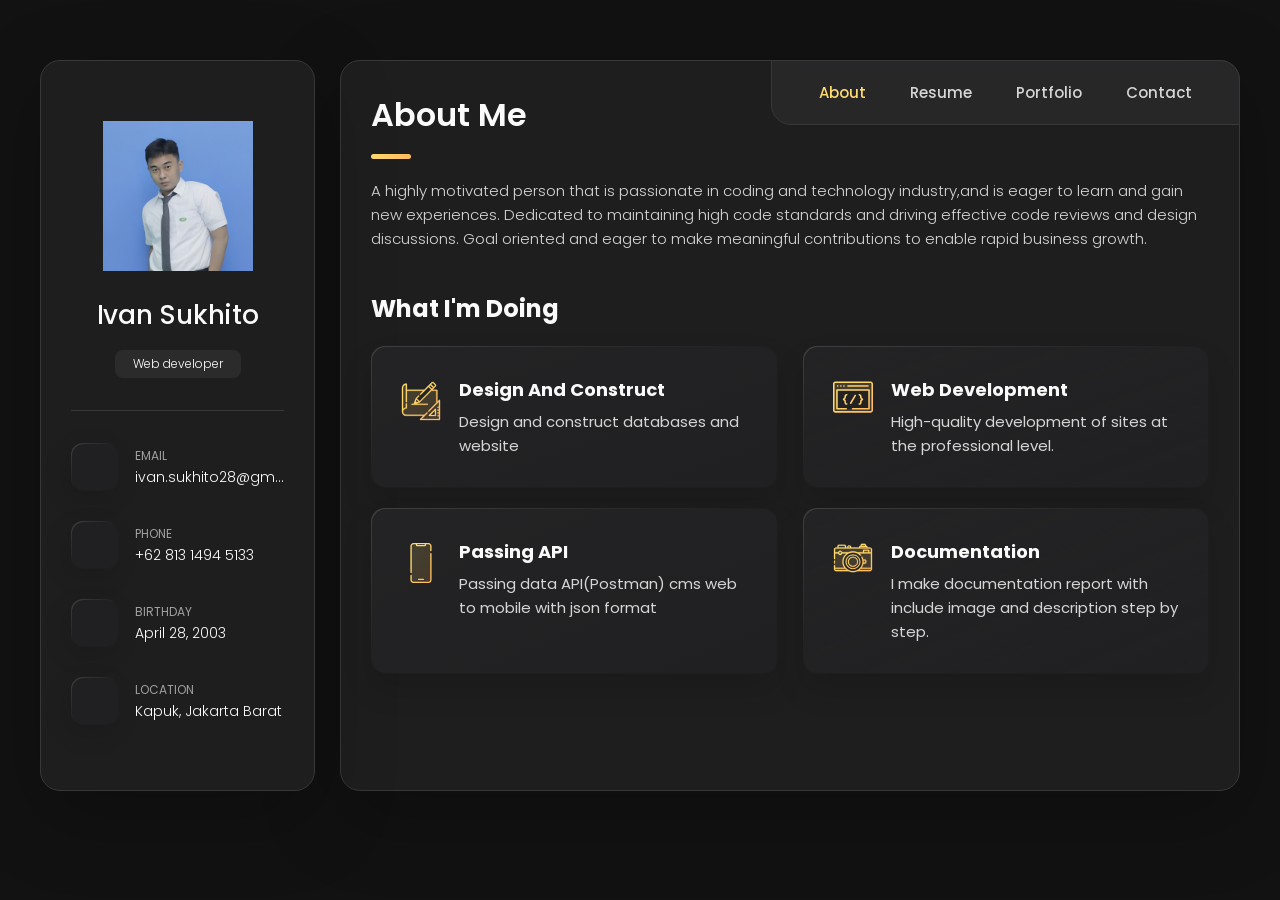
==== commit 6a07d2f0: "update" ====
--- a/index.html
+++ b/index.html
@@ -42,7 +42,7 @@
       <div class="sidebar-info">
 
         <figure class="avatar-box">
-          <img src="https://media.licdn.com/dms/image/D5635AQG6NlnjQUhOIQ/profile-framedphoto-shrink_200_200/0/1702479130943?e=1707134400&v=beta&t=F_CHiuT7dO4XQceNJhXD7pF0OeQkSlJ889tGY1WMlEY" alt="Richard hanrick" width="80">
+          <img src="./assets/images/profile.jpeg" alt="Richard hanrick" width="80">
         </figure>
 
         <div class="info-content">
@@ -599,7 +599,7 @@
                     <ion-icon name="eye-outline"></ion-icon>
                   </div>
 
-                  <img src="https://media.licdn.com/dms/image/D562DAQEdCmZ5iQq2Pg/profile-treasury-image-shrink_800_800/0/1706546376413?e=1707152400&v=beta&t=0LhyIdXKJjIKDKS7nzg626C9APsNdFMUKZ6Uwe3cjyE" alt="finance" loading="lazy">
+                  <img src="./assets/images/porto1.png" alt="finance" loading="lazy">
                 </figure>
 
                 <h3 class="project-title">CMS Web development</h3>
@@ -617,12 +617,12 @@
                     <ion-icon name="eye-outline"></ion-icon>
                   </div>
 
-                  <img src="https://media.licdn.com/dms/image/D562DAQFiUmH1EfHong/profile-treasury-image-shrink_800_800/0/1706548604327?e=1707156000&v=beta&t=Hz-LF-KrNd3Zc-PKV4lbyBFNJN4ETrqKpKzQpEMUFbw " alt="orizon" loading="lazy">
+                  <img src="./assets/images/porto3.png" alt="orizon" loading="lazy">
                 </figure>
 
-                <h3 class="project-title">Laravel CMS Web</h3>
-
-                <p class="project-category">Synapsa Group</p>
+                <h3 class="project-title">Laravel Web Ticketing</h3>
+
+                <p class="project-category">LapakTiket.com</p>
 
               </a>
             </li>
@@ -635,7 +635,7 @@
                     <ion-icon name="eye-outline"></ion-icon>
                   </div>
 
-                  <img src="https://media.licdn.com/dms/image/D562DAQG9tMA-aMmYwA/profile-treasury-image-shrink_800_800/0/1706547241603?e=1707152400&v=beta&t=jdK-DMm5pY7GpUHsqsNbrAb-ZSZjnQIkT6xAFPLDqf8" alt="fundo" loading="lazy">
+                  <img src="./assets/images/porto2.png" alt="fundo" loading="lazy">
                 </figure>
 
                 <h3 class="project-title">Wordpress</h3>
